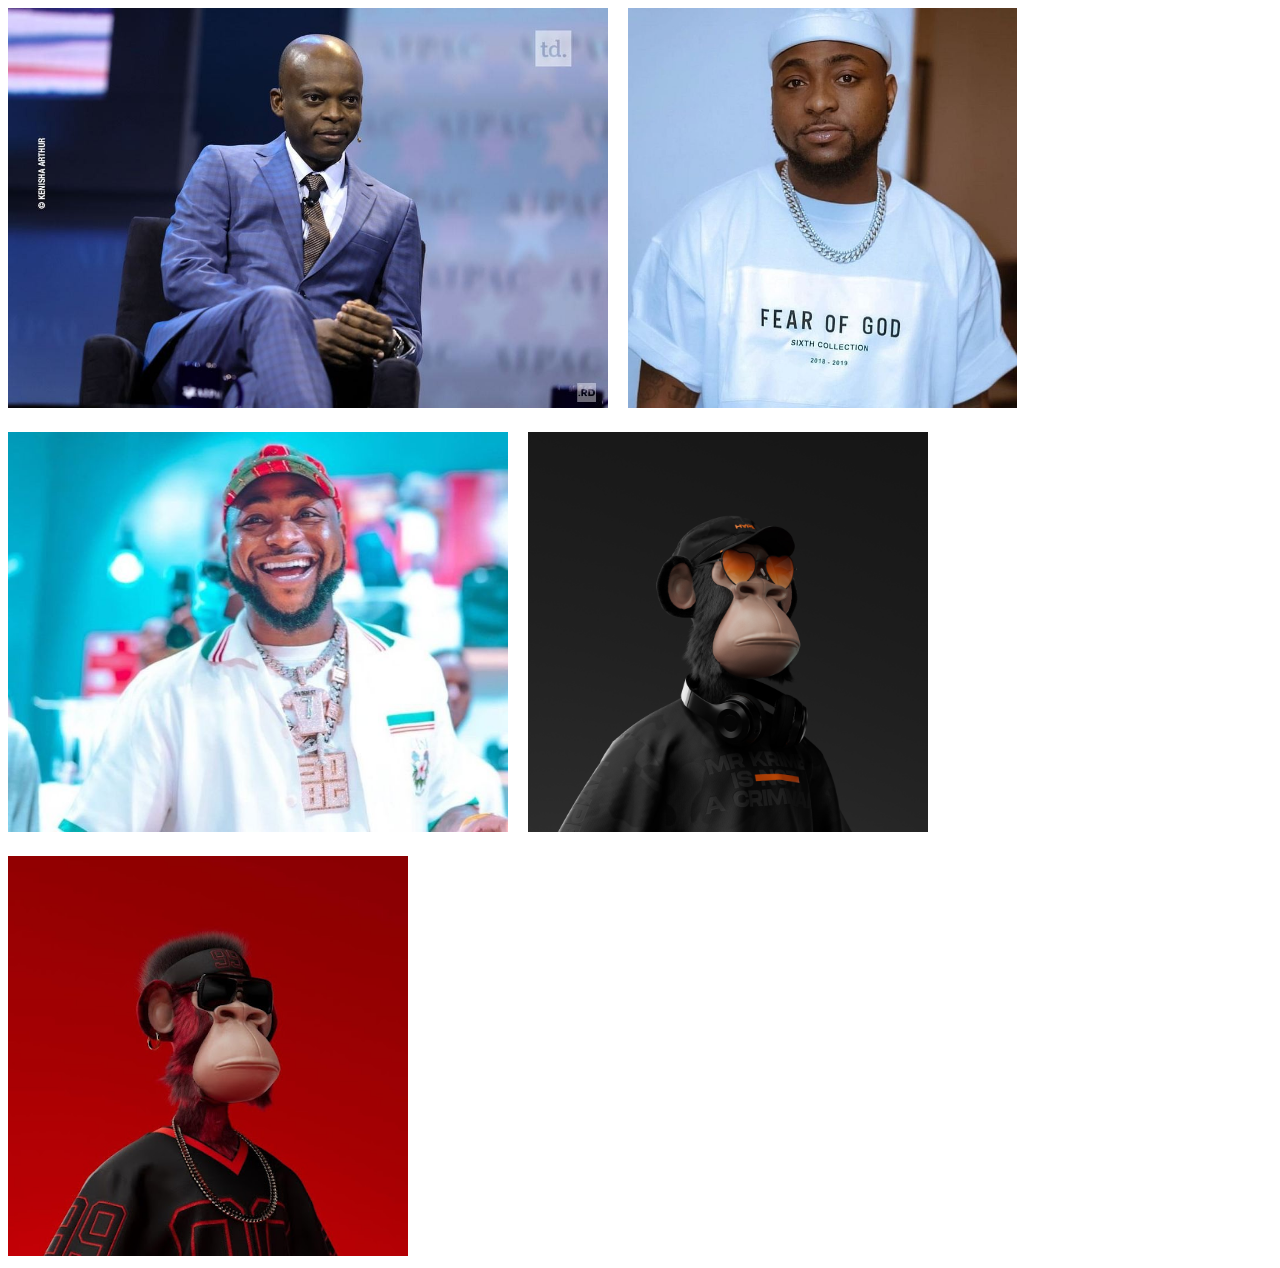
==== index.html @ 1658154e "first commit" ====
<!DOCTYPE html>
<html lang="fr">
<head>
    <meta charset="UTF-8">
    <meta http-equiv="X-UA-Compatible" content="IE=edge">
    <meta name="viewport" content="width=device-width, initial-scale=1.0">
    <link rel="stylesheet" href="css/style.css">
    <script src="js/lightbox.js" defer type="module"></script>
    <title>Light Box</title>
</head>
<body>
    <div class="container">
        <a class="" href="images/Robert-Dussey.jpg">
            <img src="images/Robert-Dussey.jpg" alt="">
        </a>
        <a class="" href="images/davido.jpg">
            <img src="images/davido.jpg" alt="">
        </a>
        <a class="" href="images/davido_2.jpg">
            <img src="images/davido_2.jpg" alt="">
        </a>
        <a class="" href="images/FCyLQ3zXEAIuyUg.jpeg">
            <img src="images/FCyLQ3zXEAIuyUg.jpeg" alt="">
        </a>
        <a class="" href="images/swag.jpg">
            <img src="images/swag.jpg" alt="">
        </a>
    </div>
    <!--<div class="lightbox">
        <div class="lightbox-container">
            <img src="images/davido.jpg" alt="">
        </div>
        <button class="lightbox-prev">Précedent</button>
        <button class="lightbox-next">Suivant</button>
        <button class="lightbox-cancel">Cancel</button>
    </div> -->
</body>
</html>
---- css/style.css ----
.container{
    display: flex;
    flex-direction: row;
    flex-flow: wrap;
    gap: 20px;
}

.container img{
    height: 400px;
}


.lightbox{
    position: fixed;
    top: 0;
    left: 0;
    overflow: auto;
    background-color: rgba(0, 0, 0, 0.8);
    height: 100%;
    width: 100%;
    z-index: 50000;
    animation: lightboxIn .8s;
}


.lightbox-container{
    margin: 0 60px;
    display: flex;
    align-items: center;
    justify-content: center;
    min-height: 100vh;
    z-index: 50001;
}

.lightbox-container img{
    max-height: 100vh;
    position: absolute;
}

.lightbox .fadeOut{
    animation: lightboxOut .5s;
}

.image_loader{
    width: 38px;
    height: 38px;
    opacity: .5;
    background: url(../images/loader.svg) center center no-repeat;
}

.lightbox-prev,
.lightbox-next{
    position: fixed ;
    border:none;
    background: url(../images/arrow.svg) center center / 100% 100% no-repeat;
    top: 0;
    right: 0;
    width: 50px;
    margin: 0 10px;
    height: 100%;
    opacity: 0.5;
    cursor: pointer;
    z-index: 50001;
    transition: opacity .3;
}

.lightbox-prev{
    transform: rotate(180deg);
    left: 0;
}

.lightbox-prev:hover,
.lightbox-next:hover{
    opacity: 1;
}

.lightbox-cancel{
    position: fixed ;
    border:none;
    background: url(../images/cancel.svg) center center / 40px 40px no-repeat;    
    top: 0;
    right: 0;
    margin: 40px;
    width: 50px;
    height: 50px;
    opacity: 0.5;
    cursor: pointer;
    z-index: 50002;
}

.lightbox-cancel:hover{
    opacity: 1;
}

@keyframes lightboxIn {
    from {opacity: 0;}
    to {opacity: 1;}
}

@keyframes lightboxOut {
    from {opacity: 1;}
    to {opacity: 0;}
}
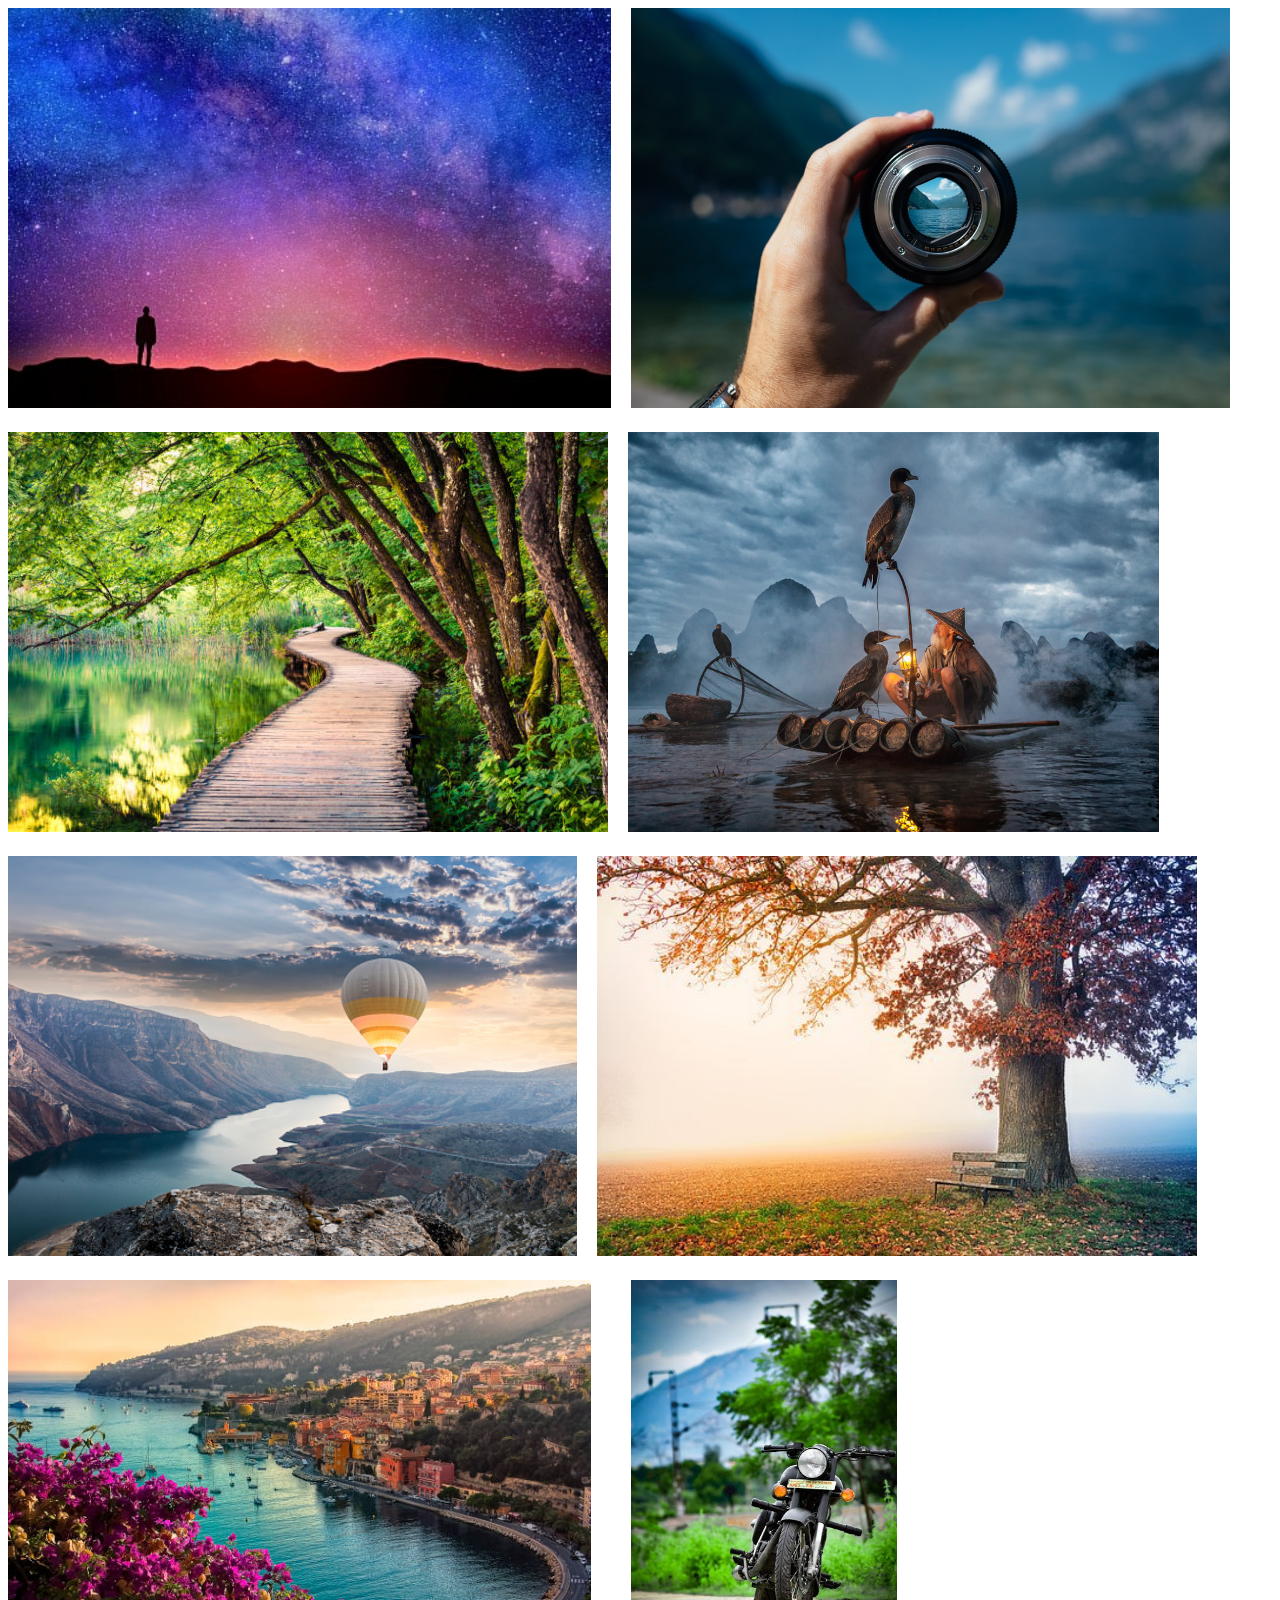
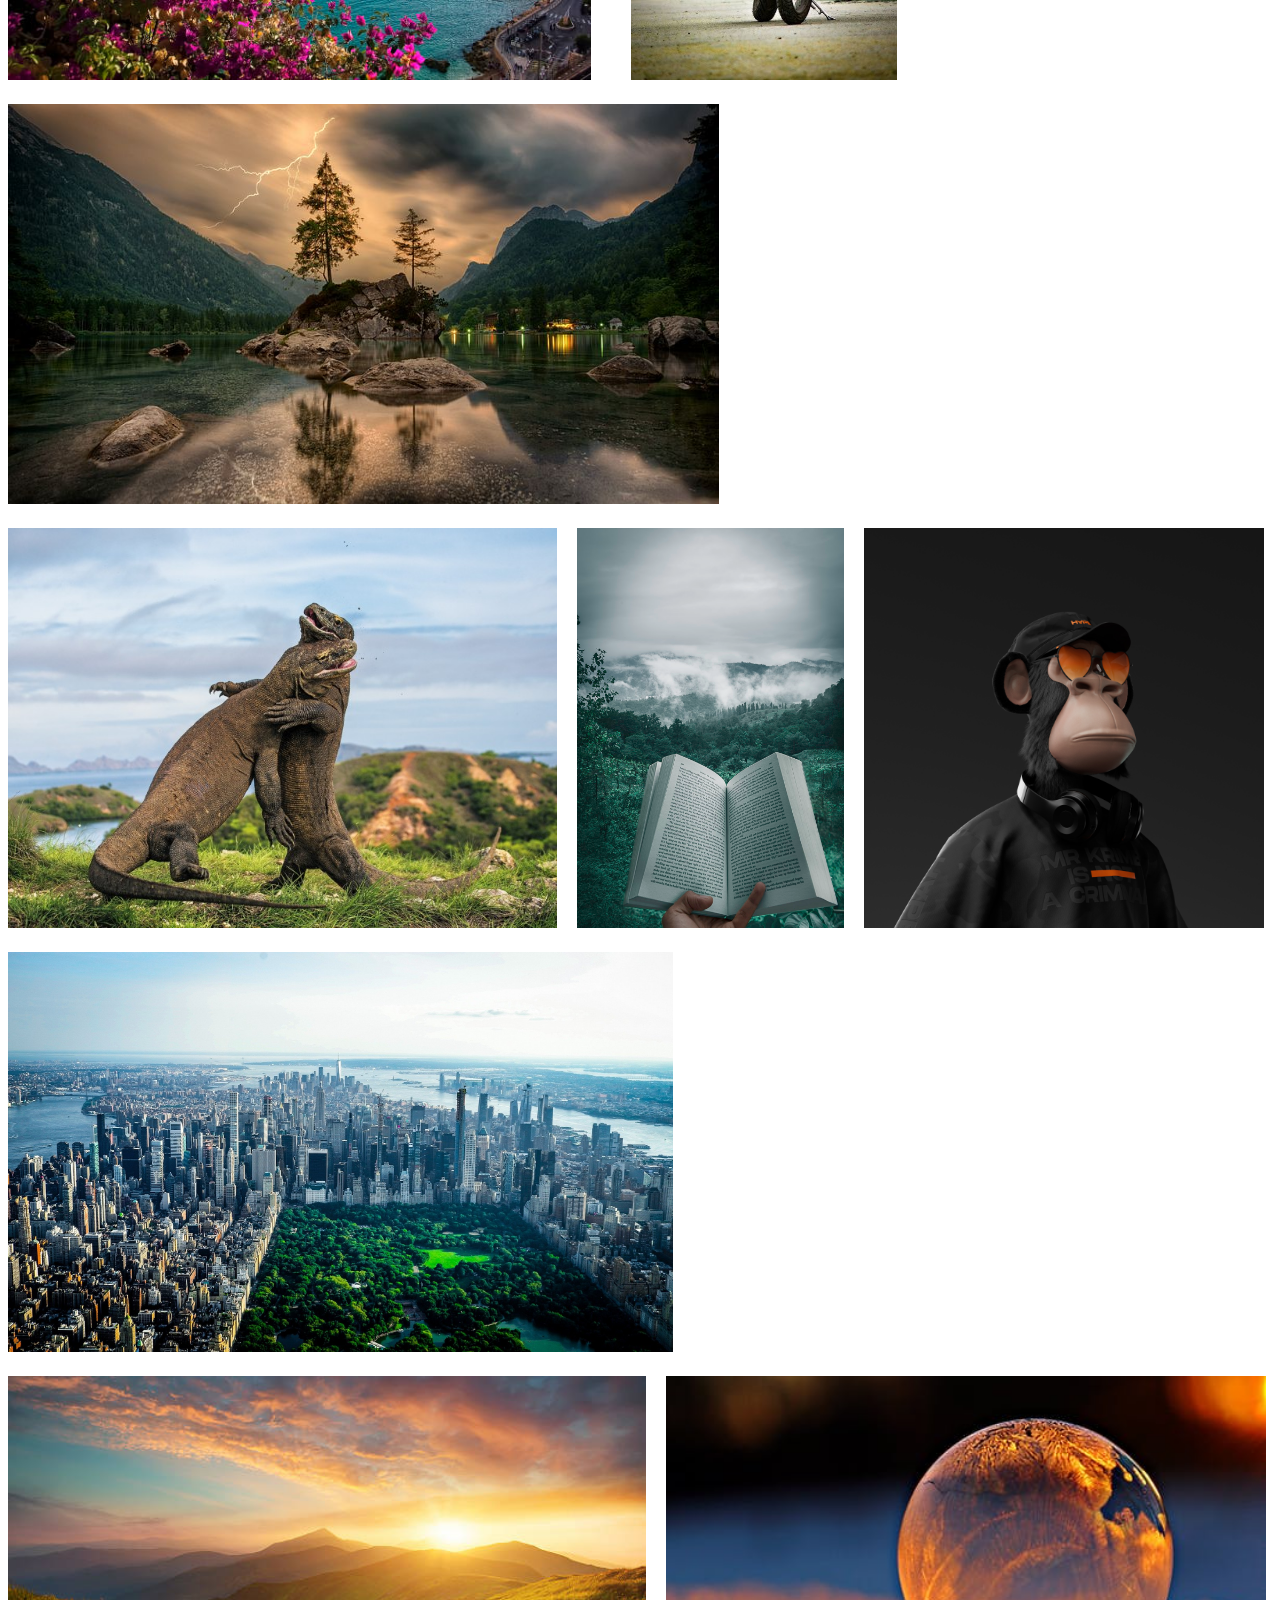
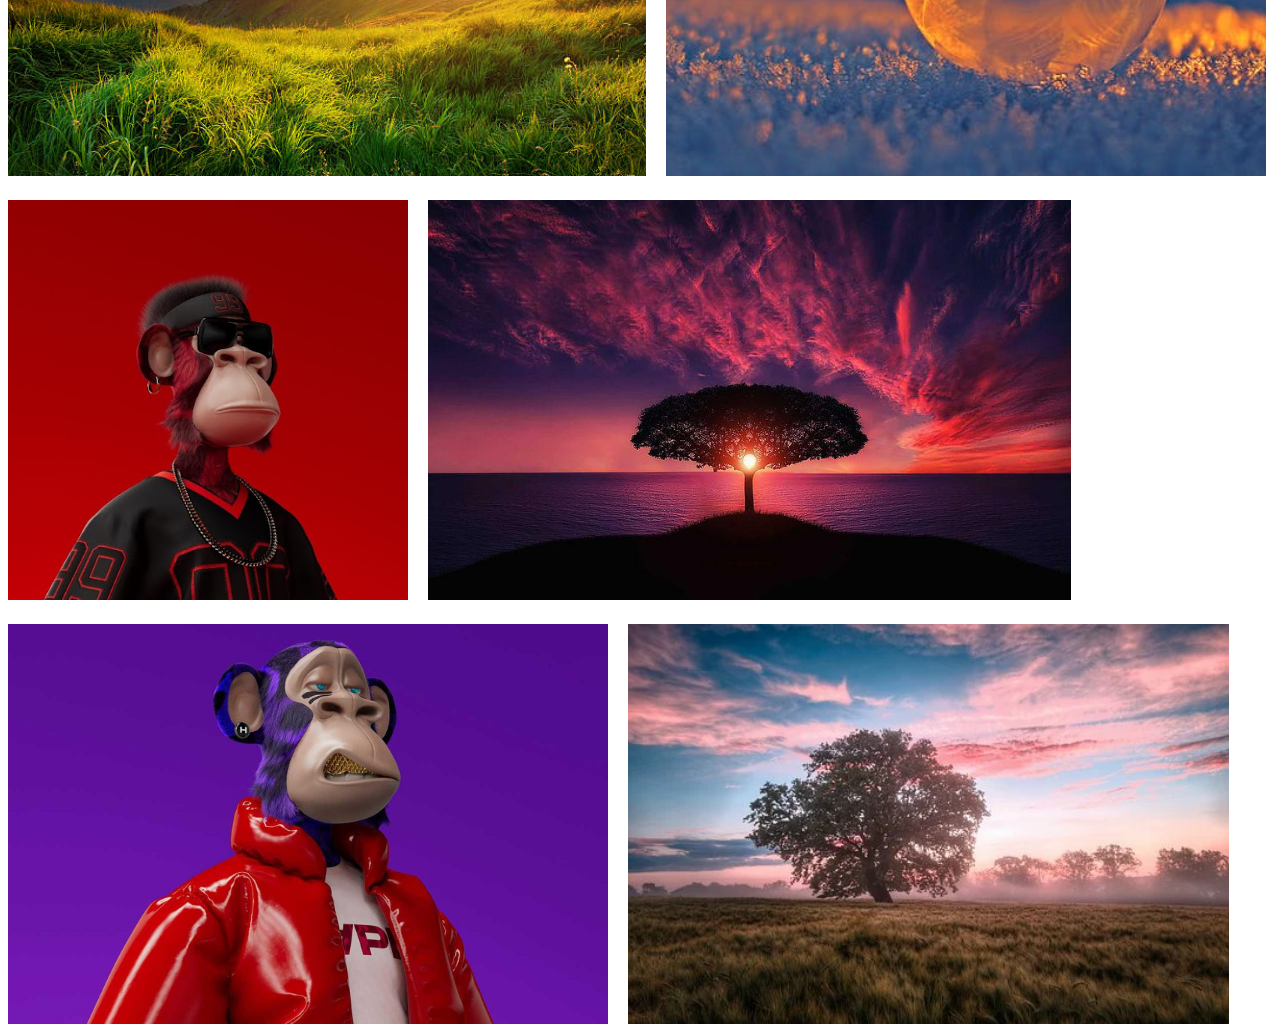
==== commit f7b2756e: "v 1.0.1" ====
--- a/index.html
+++ b/index.html
@@ -10,20 +10,68 @@
 </head>
 <body>
     <div class="container">
-        <a class="" href="images/Robert-Dussey.jpg">
-            <img src="images/Robert-Dussey.jpg" alt="">
+        <a class="" href="images/img01.jpg">
+            <img src="images/img01.jpg" alt="">
         </a>
-        <a class="" href="images/davido.jpg">
-            <img src="images/davido.jpg" alt="">
+        <a class="" href="images/img02.jpeg">
+            <img src="images/img02.jpeg" alt="">
         </a>
-        <a class="" href="images/davido_2.jpg">
-            <img src="images/davido_2.jpg" alt="">
+        <a class="" href="images/img03.jpg">
+            <img src="images/img03.jpg" alt="">
         </a>
-        <a class="" href="images/FCyLQ3zXEAIuyUg.jpeg">
-            <img src="images/FCyLQ3zXEAIuyUg.jpeg" alt="">
+        <a class="" href="images/img04.jpg">
+            <img src="images/img04.jpg" alt="">
         </a>
-        <a class="" href="images/swag.jpg">
-            <img src="images/swag.jpg" alt="">
+        <a class="" href="images/img05.jpg">
+            <img src="images/img05.jpg" alt="">
+        </a>
+        <a class="" href="images/img06.jpg">
+            <img src="images/img06.jpg" alt="">
+        </a>
+        <a class="" href="images/img07.jpg">
+            <img src="images/img07.jpg" alt="">
+        </a>
+        <a class="" href="images/img08.jpg">
+            <img src="images/img08.jpg" alt="">
+        </a>
+        <a class="" href="images/img09.jpg">
+            <img src="images/img09.jpg" alt="">
+        </a>
+        <a class="" href="images/img10.jpg">
+            <img src="images/img10.jpg" alt="">
+        </a>
+        <a class="" href="images/img11.jpg">
+            <img src="images/img11.jpg" alt="">
+        </a>
+        <a class="" href="images/img12.jpg">
+            <img src="images/img12.jpg" alt="">
+        </a>
+        <a class="" href="images/img13.jpeg">
+            <img src="images/img13.jpeg" alt="">
+        </a>
+        <a class="" href="images/img14.jpeg">
+            <img src="images/img14.jpeg" alt="">
+        </a>
+        <a class="" href="images/img15.jpg">
+            <img src="images/img15.jpg" alt="">
+        </a>
+        <a class="" href="images/img16.jpg">
+            <img src="images/img16.jpg" alt="">
+        </a>
+        <a class="" href="images/img17.jpeg">
+            <img src="images/img17.jpeg" alt="">
+        </a>
+        <a class="" href="images/img18.jpg">
+            <img src="images/img18.jpg" alt="">
+        </a>
+        <a class="" href="images/img19.jpg">
+            <img src="images/img19.jpg" alt="">
+        </a>
+        <a class="" href="images/img20.jpg">
+            <img src="images/img20.jpg" alt="">
+        </a>
+        <a class="" href="images/img21.webp">
+            <img src="images/img21.webp" alt="">
         </a>
     </div>
     <!--<div class="lightbox">
